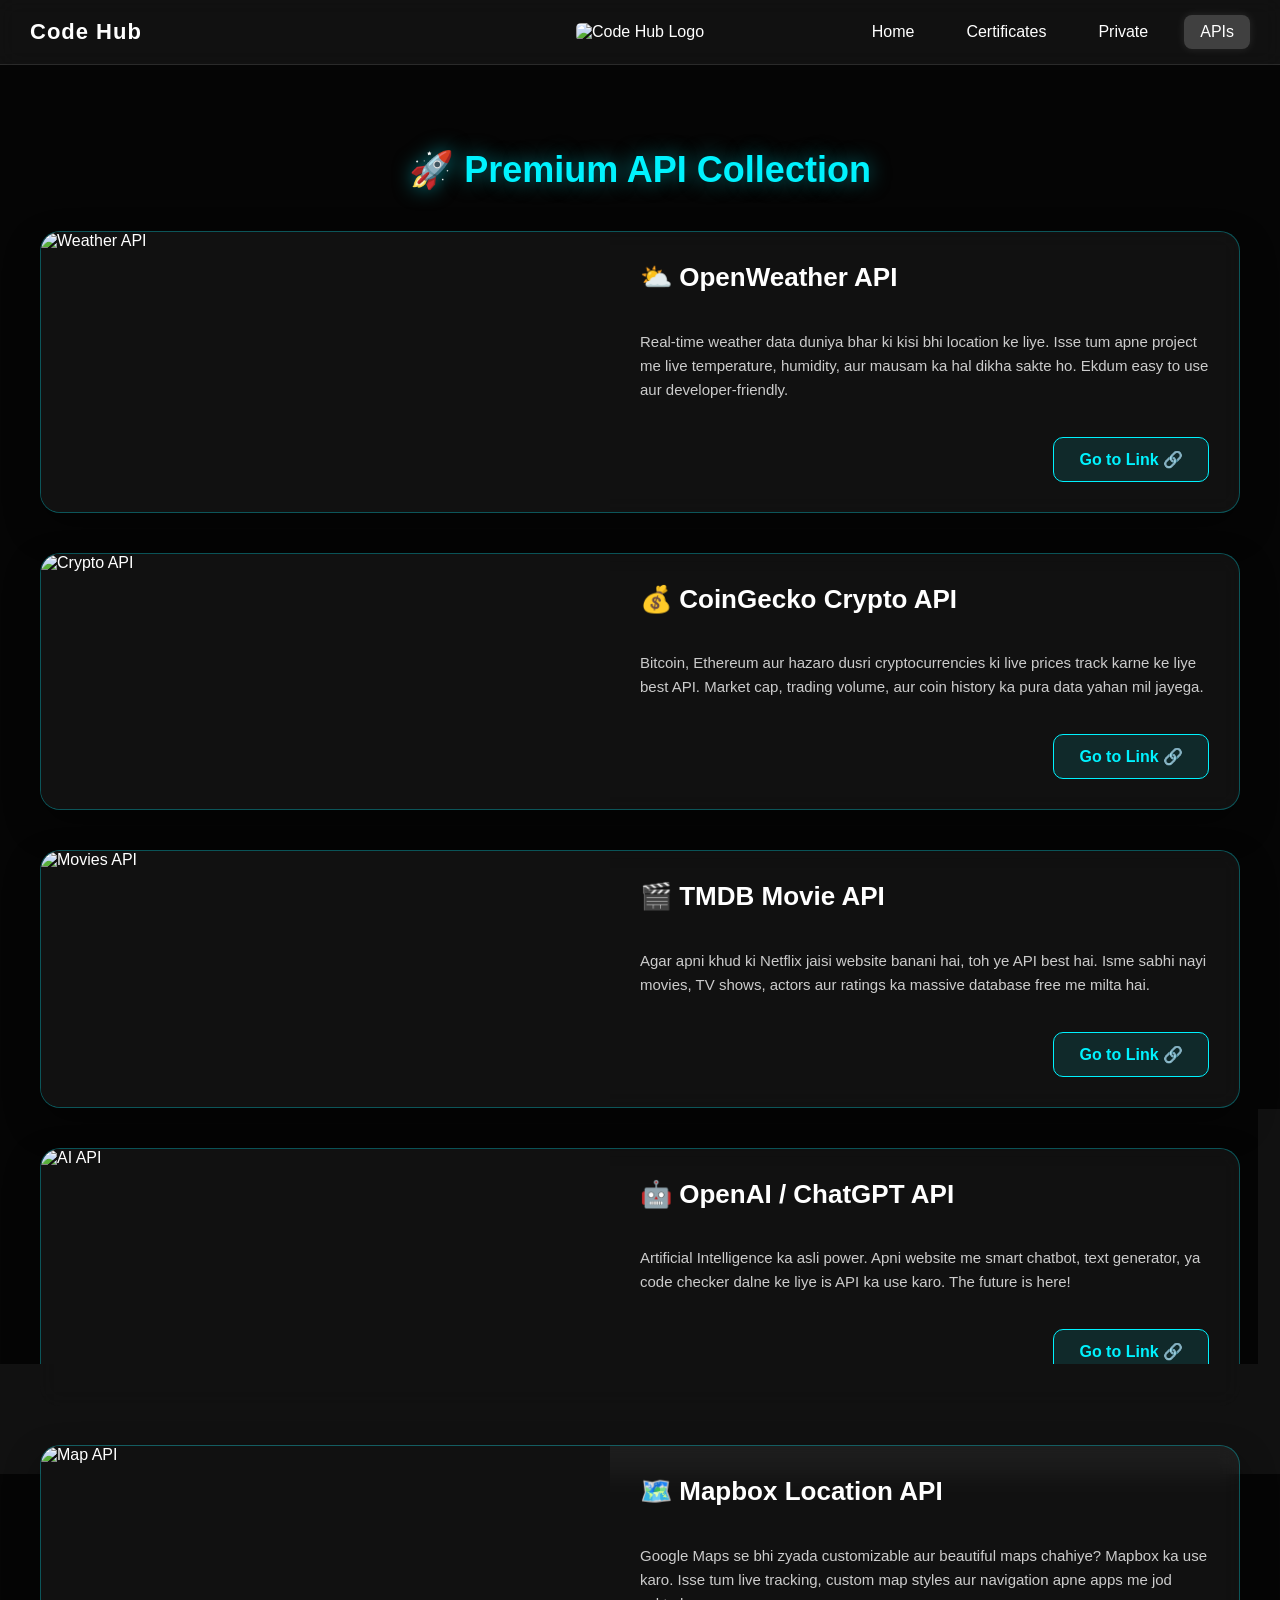
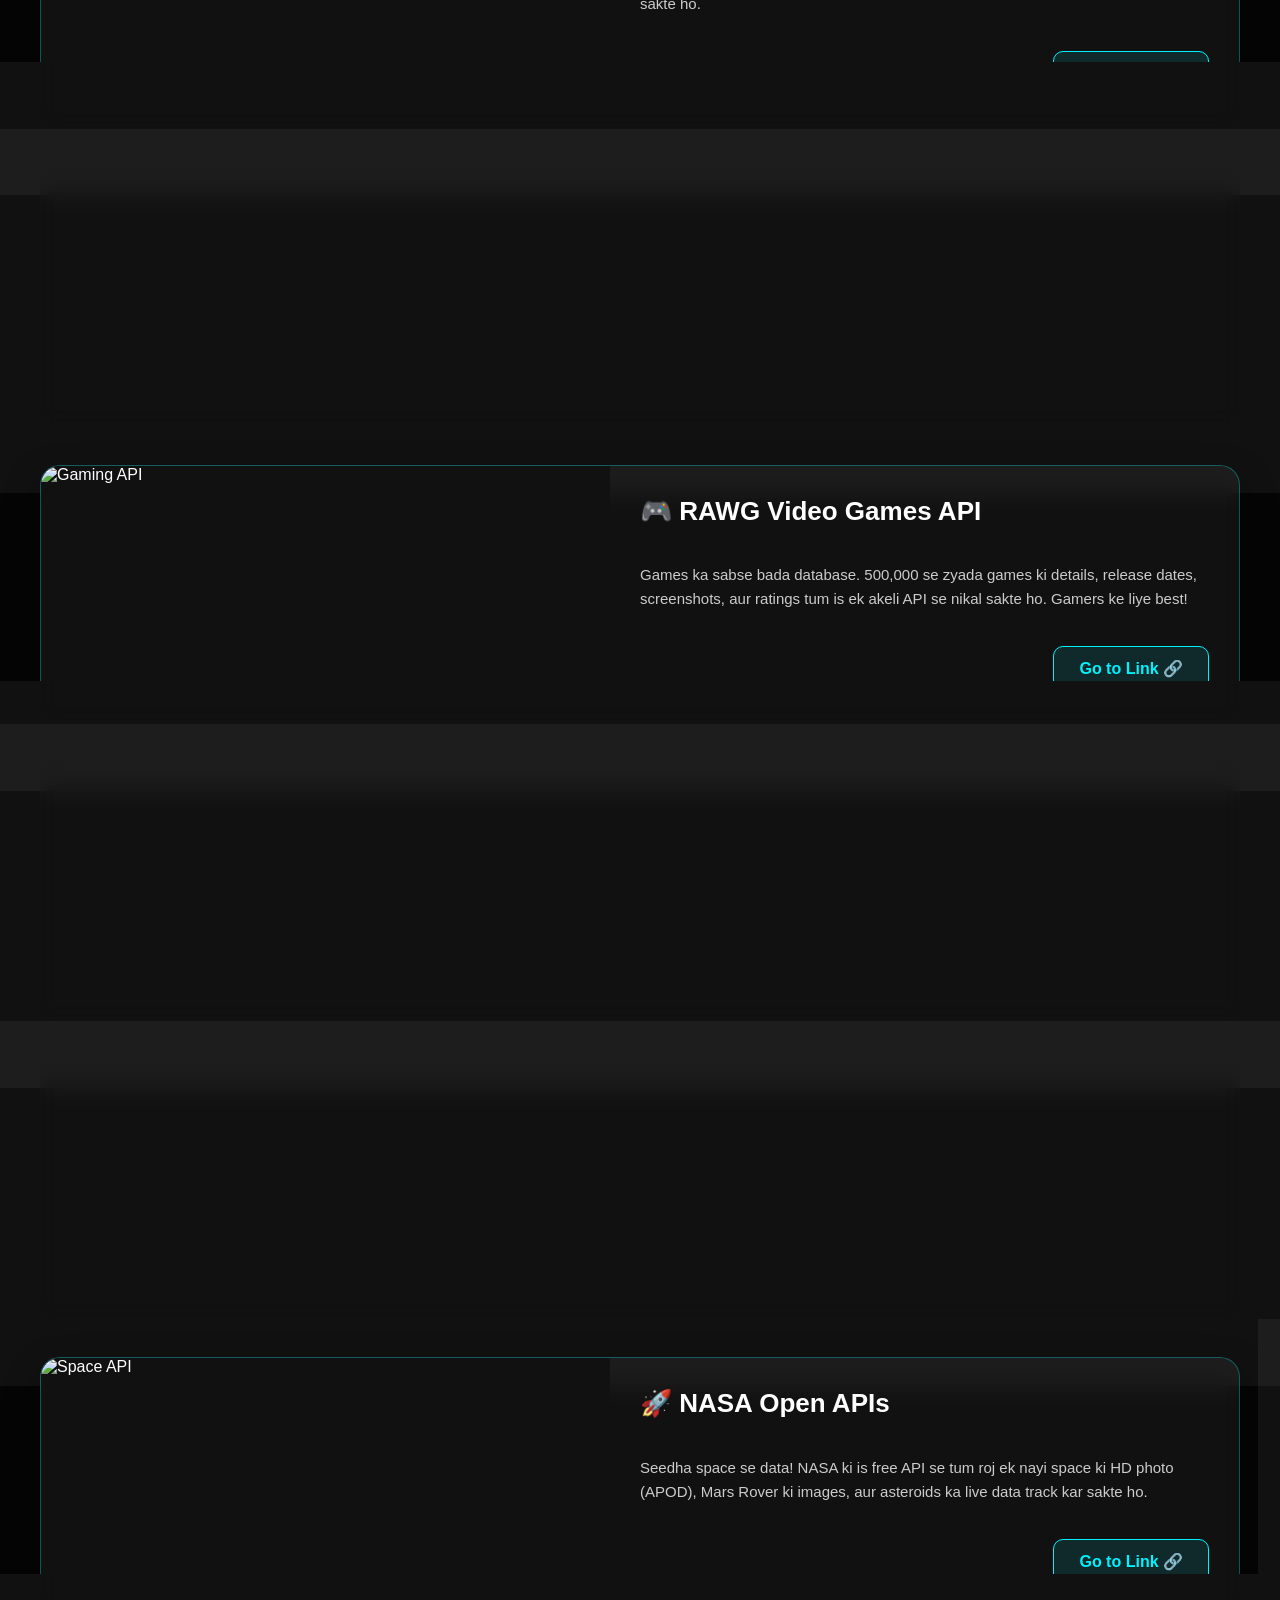
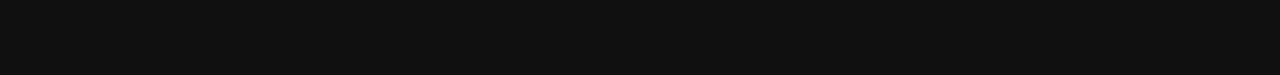
==== api.html @ fd36dfa0 "APIs page update" ====
<!DOCTYPE html>
<html lang="en">
<head>
    <meta charset="UTF-8">
    <meta name="viewport" content="width=device-width, initial-scale=1.0">
    <title>API Collection - Code Hub</title>
    <style>
        /* =========================================
           🌐 GLOBAL SETTINGS
           ========================================= */
        body {
            margin: 0; padding: 0;
            background: #050505 url('assets/bg.gif') no-repeat center center fixed; /* Apni bg image set rakhna */
            background-size: cover;
            font-family: 'Segoe UI', Tahoma, Geneva, Verdana, sans-serif;
            color: #fff;
            min-height: 100vh;
        }
        
        .container { max-width: 1200px; margin: 40px auto; padding: 20px; }
        .page-title { text-align: center; font-size: 36px; margin-bottom: 40px; color: #00f2fe; text-shadow: 0 0 20px rgba(0, 242, 254, 0.5); }

        /* =========================================
           🧭 3-PART NAVBAR (Left Text, Center Logo, Right Links)
           ========================================= */
        .old-nav {
            display: flex; justify-content: space-between; align-items: center; padding: 15px 30px;
            background: rgba(255, 255, 255, 0.05); backdrop-filter: blur(10px);
            border-bottom: 1px solid rgba(255, 255, 255, 0.1); position: relative; z-index: 100;
        }
        .nav-left { font-size: 22px; font-weight: bold; color: #fff; letter-spacing: 1px; }
        .nav-center { position: absolute; left: 50%; transform: translateX(-50%); }
        .nav-center img { height: 40px; border-radius: 5px; }
        .nav-right { display: flex; gap: 20px; }
        .nav-right a { color: #fff; text-decoration: none; font-size: 16px; padding: 8px 16px; border-radius: 8px; transition: 0.3s; }
        .nav-right a:hover, .nav-right a.active { background: rgba(255, 255, 255, 0.2); box-shadow: 0 0 10px rgba(255,255,255,0.1); }

        /* =========================================
           🗂️ LIQUID API CARDS (Left Image, Right Content)
           ========================================= */
        .api-list {
            display: flex;
            flex-direction: column; /* Ek ke niche ek aayenge */
            gap: 40px;
        }

        .api-liquid-card {
            display: flex;
            background: rgba(255, 255, 255, 0.05);
            backdrop-filter: blur(11px); /* Exact 11px Blur */
            -webkit-backdrop-filter: blur(11px);
            border: 1px solid rgba(0, 242, 254, 0.3);
            border-radius: 20px;
            overflow: hidden; /* Image bahar na nikle */
            box-shadow: 0 15px 35px rgba(0,0,0,0.4);
            transition: all 0.4s ease;
        }
        .api-liquid-card:hover {
            transform: translateY(-5px);
            border-color: #00f2fe;
            box-shadow: 0 20px 40px rgba(0, 242, 254, 0.2);
        }

        /* 🖼️ Left Side: Image (Aadhi Jagah) */
        .api-img-box {
            flex: 1; /* 50% space lega */
            min-height: 250px;
            background: #111; /* Agar image load na ho toh ye color dikhega */
        }
        .api-img-box img {
            width: 100%;
            height: 100%;
            object-fit: cover; /* Image ekdum perfect fit hogi */
        }

        /* 📝 Right Side: Content (Aadhi Jagah) */
        .api-content {
            flex: 1; /* 50% space lega */
            padding: 30px;
            display: flex;
            flex-direction: column;
        }
        .api-content h2 { margin-top: 0; color: #fff; font-size: 26px; }
        .api-content p { color: #ccc; line-height: 1.6; font-size: 15px; flex-grow: 1; /* Isse button automatically niche chala jayega */ }
        
        /* 🔗 Bottom Right Link */
        .api-link {
            align-self: flex-end; /* Ekdum right niche fix karega */





            margin-top: 20px;
            padding: 12px 25px;
            background: rgba(0, 242, 254, 0.1);
            border: 1px solid #00f2fe;
            color: #00f2fe;
            text-decoration: none;
            border-radius: 10px;
            font-weight: bold;
            transition: 0.3s;
        }
        .api-link:hover {
            background: #00f2fe; color: #000; box-shadow: 0 0 15px #00f2fe;
        }

        /* 📱 Mobile Responsiveness (Phone me upar image, niche text aayega) */
        @media (max-width: 768px) {
            .old-nav { flex-direction: column; gap: 15px; padding: 15px; }
            .nav-center { position: relative; left: 0; transform: none; }
            .api-liquid-card { flex-direction: column; } /* Phone me sidha lamba ho jayega */
            .api-img-box { min-height: 200px; }
            .api-link { align-self: stretch; text-align: center; } /* Phone me button poora fail jayega */
        }















    </style>
</head>
<body>

    <!-- 🧭 TOP NAVIGATION BAR -->
    <div class="old-nav">
        <!-- Left: Website Name -->
        <div class="nav-left">Code Hub</div>
        
        <!-- Center: The "🌚" Logo -->
        <div class="nav-center">
            <!-- 👇 APNE CLOUD WALE LOGO KA LINK YAHAN DAALO 👇 -->
            <img src="YAHAN_APNA_CLOUD_LINK_DAALO.jpg" alt="Code Hub Logo">
        </div>
        
        <!-- Right: Navigation Links -->
        <div class="nav-right">
            <a href="index.html">Home</a>
            <a href="certificates.html">Certificates</a>
            <a href="private.html">Private</a>
            <a href="api.html" class="active">APIs</a> <!-- Naya page add kar diya menu me -->
        </div>
    </div>

    <!-- 🗂️ MAIN API CONTAINER -->
    <div class="container">
        <h1 class="page-title">🚀 Premium API Collection</h1>

        <div class="api-list">

            <!-- API CARD 1 -->
            <div class="api-liquid-card">
                <div class="api-img-box">
                    <img src="https://images.unsplash.com/photo-1555949963-aa79dcee981c?auto=format&fit=crop&w=600" alt="Weather API">
                </div>
                <div class="api-content">
                    <h2>⛅ OpenWeather API</h2>
                    <p>Real-time weather data duniya bhar ki kisi bhi location ke liye. Isse tum apne project me live temperature, humidity, aur mausam ka hal dikha sakte ho. Ekdum easy to use aur developer-friendly.</p>
                    <a href="#" class="api-link">Go to Link 🔗</a>
                </div>
            </div>

            <!-- API CARD 2 -->
            <div class="api-liquid-card">
                <div class="api-img-box">
                    <img src="https://images.unsplash.com/photo-1526374965328-7f61d4dc18c5?auto=format&fit=crop&w=600" alt="Crypto API">
                </div>
                <div class="api-content">
                    <h2>💰 CoinGecko Crypto API</h2>
                    <p>Bitcoin, Ethereum aur hazaro dusri cryptocurrencies ki live prices track karne ke liye best API. Market cap, trading volume, aur coin history ka pura data yahan mil jayega.</p>
                    <a href="#" class="api-link">Go to Link 🔗</a>
                </div>
            </div>

            <!-- API CARD 3 -->
            <div class="api-liquid-card">
                <div class="api-img-box">
                    <img src="https://images.unsplash.com/photo-1536440136628-849c177e76a1?auto=format&fit=crop&w=600" alt="Movies API">
                </div>
                <div class="api-content">
                    <h2>🎬 TMDB Movie API</h2>
                    <p>Agar apni khud ki Netflix jaisi website banani hai, toh ye API best hai. Isme sabhi nayi movies, TV shows, actors aur ratings ka massive database free me milta hai.</p>
                    <a href="#" class="api-link">Go to Link 🔗</a>
                </div>
            </div>




            <!-- API CARD 4 -->
            <div class="api-liquid-card">
                <div class="api-img-box">
                    <img src="https://images.unsplash.com/photo-1620712943543-bcc4688e7485?auto=format&fit=crop&w=600" alt="AI API">
                </div>
                <div class="api-content">
                    <h2>🤖 OpenAI / ChatGPT API</h2>
                    <p>Artificial Intelligence ka asli power. Apni website me smart chatbot, text generator, ya code checker dalne ke liye is API ka use karo. The future is here!</p>
                    <a href="#" class="api-link">Go to Link 🔗</a>
                </div>
            </div>

            <!-- API CARD 5 -->
            <div class="api-liquid-card">
                <div class="api-img-box">
                    <img src="https://images.unsplash.com/photo-1543269865-cbf427effbad?auto=format&fit=crop&w=600" alt="Map API">
                </div>
                <div class="api-content">
                    <h2>🗺️ Mapbox Location API</h2>
                    <p>Google Maps se bhi zyada customizable aur beautiful maps chahiye? Mapbox ka use karo. Isse tum live tracking, custom map styles aur navigation apne apps me jod sakte ho.</p>
                    <a href="#" class="api-link">Go to Link 🔗</a>
                </div>
            </div>

            <!-- API CARD 6 -->
            <div class="api-liquid-card">
                <div class="api-img-box">
                    <img src="https://images.unsplash.com/photo-1518770660439-4636190af475?auto=format&fit=crop&w=600" alt="Tech API">
                </div>
                <div class="api-content">
                    <h2>📰 News API</h2>
                    <p>Duniya bhar ki breaking news apne project me laao. Is API ki madad se tum tech, sports, ya kisi bhi topic par real-time news articles nikal sakte ho.</p>
                    <a href="#" class="api-link">Go to Link 🔗</a>
                </div>
            </div>

            <!-- API CARD 7 -->
            <div class="api-liquid-card">
                <div class="api-img-box">
                    <img src="https://images.unsplash.com/photo-1511512578047-dfb367046420?auto=format&fit=crop&w=600" alt="Gaming API">
                </div>
                <div class="api-content">
                    <h2>🎮 RAWG Video Games API</h2>
                    <p>Games ka sabse bada database. 500,000 se zyada games ki details, release dates, screenshots, aur ratings tum is ek akeli API se nikal sakte ho. Gamers ke liye best!</p>
                    <a href="#" class="api-link">Go to Link 🔗</a>
                </div>
            </div>

            <!-- API CARD 8 -->
            <div class="api-liquid-card">
                <div class="api-img-box">
                    <img src="https://images.unsplash.com/photo-1611162617474-5b21e879e113?auto=format&fit=crop&w=600" alt="Social API">
                </div>
                <div class="api-content">
                    <h2>💬 Discord Developer API</h2>
                    <p>Apne khud ke custom Discord bots banao! Is API ka use karke tum server manage kar sakte ho, auto-replies set kar sakte ho, aur community tools bana sakte ho.</p>
                    <a href="#" class="api-link">Go to Link 🔗</a>
                </div>
            </div>

            <!-- API CARD 9 -->
            <div class="api-liquid-card">
                <div class="api-img-box">
                    <img src="https://images.unsplash.com/photo-1496449903678-68ddcb189a24?auto=format&fit=crop&w=600" alt="Code API">
                </div>
                <div class="api-content">
                    <h2>💻 GitHub GraphQL API</h2>
                    <p>Developers ka ultimate tool. Github ki is API se tum kisi bhi user ki profile, unke repositories, commits aur open-source contributions ka data nikal sakte ho.</p>
                    <a href="#" class="api-link">Go to Link 🔗</a>
                </div>
            </div>




            <!-- API CARD 10 -->
            <div class="api-liquid-card">
                <div class="api-img-box">
                    <img src="https://images.unsplash.com/photo-1614680376593-902f74cf0d41?auto=format&fit=crop&w=600" alt="Space API">
                </div>
                <div class="api-content">
                    <h2>🚀 NASA Open APIs</h2>
                    <p>Seedha space se data! NASA ki is free API se tum roj ek nayi space ki HD photo (APOD), Mars Rover ki images, aur asteroids ka live data track kar sakte ho.</p>
                    <a href="#" class="api-link">Go to Link 🔗</a>
                </div>
            </div>

        </div>
    </div>

</body>
</html>
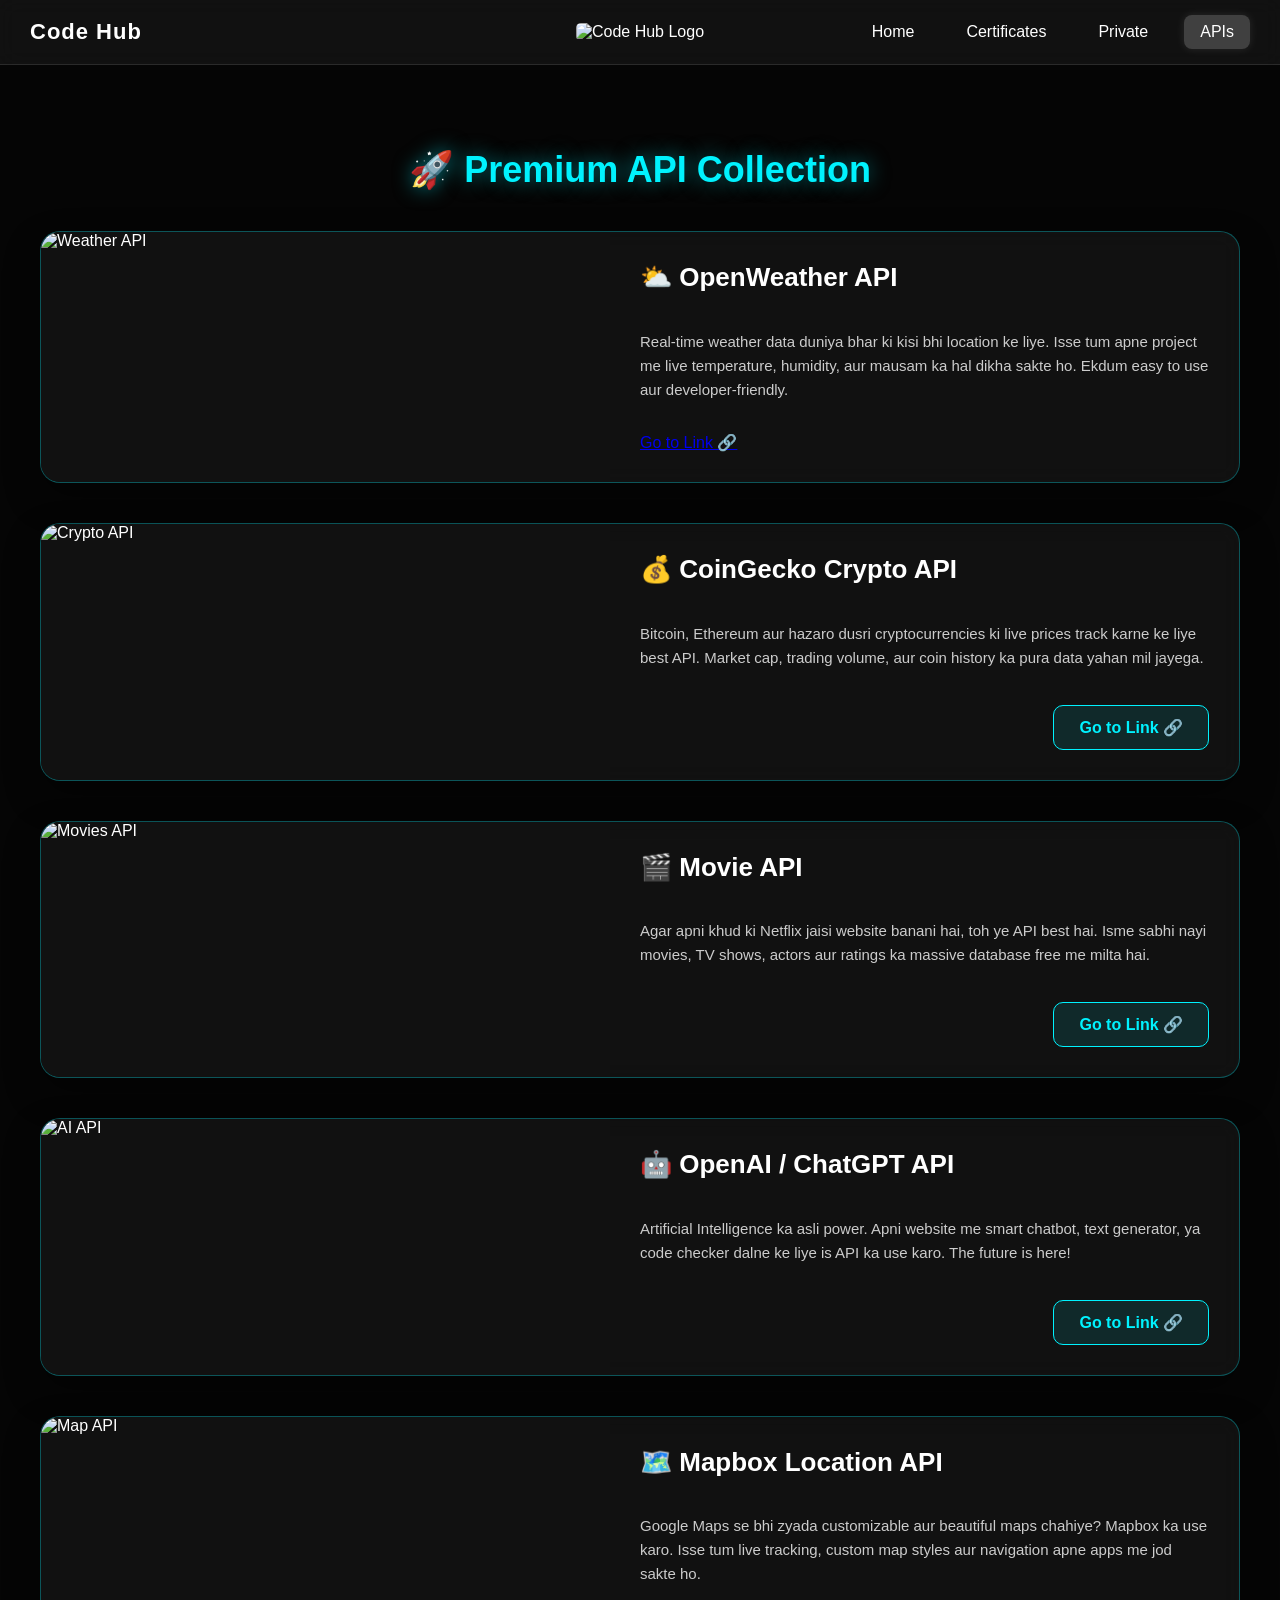
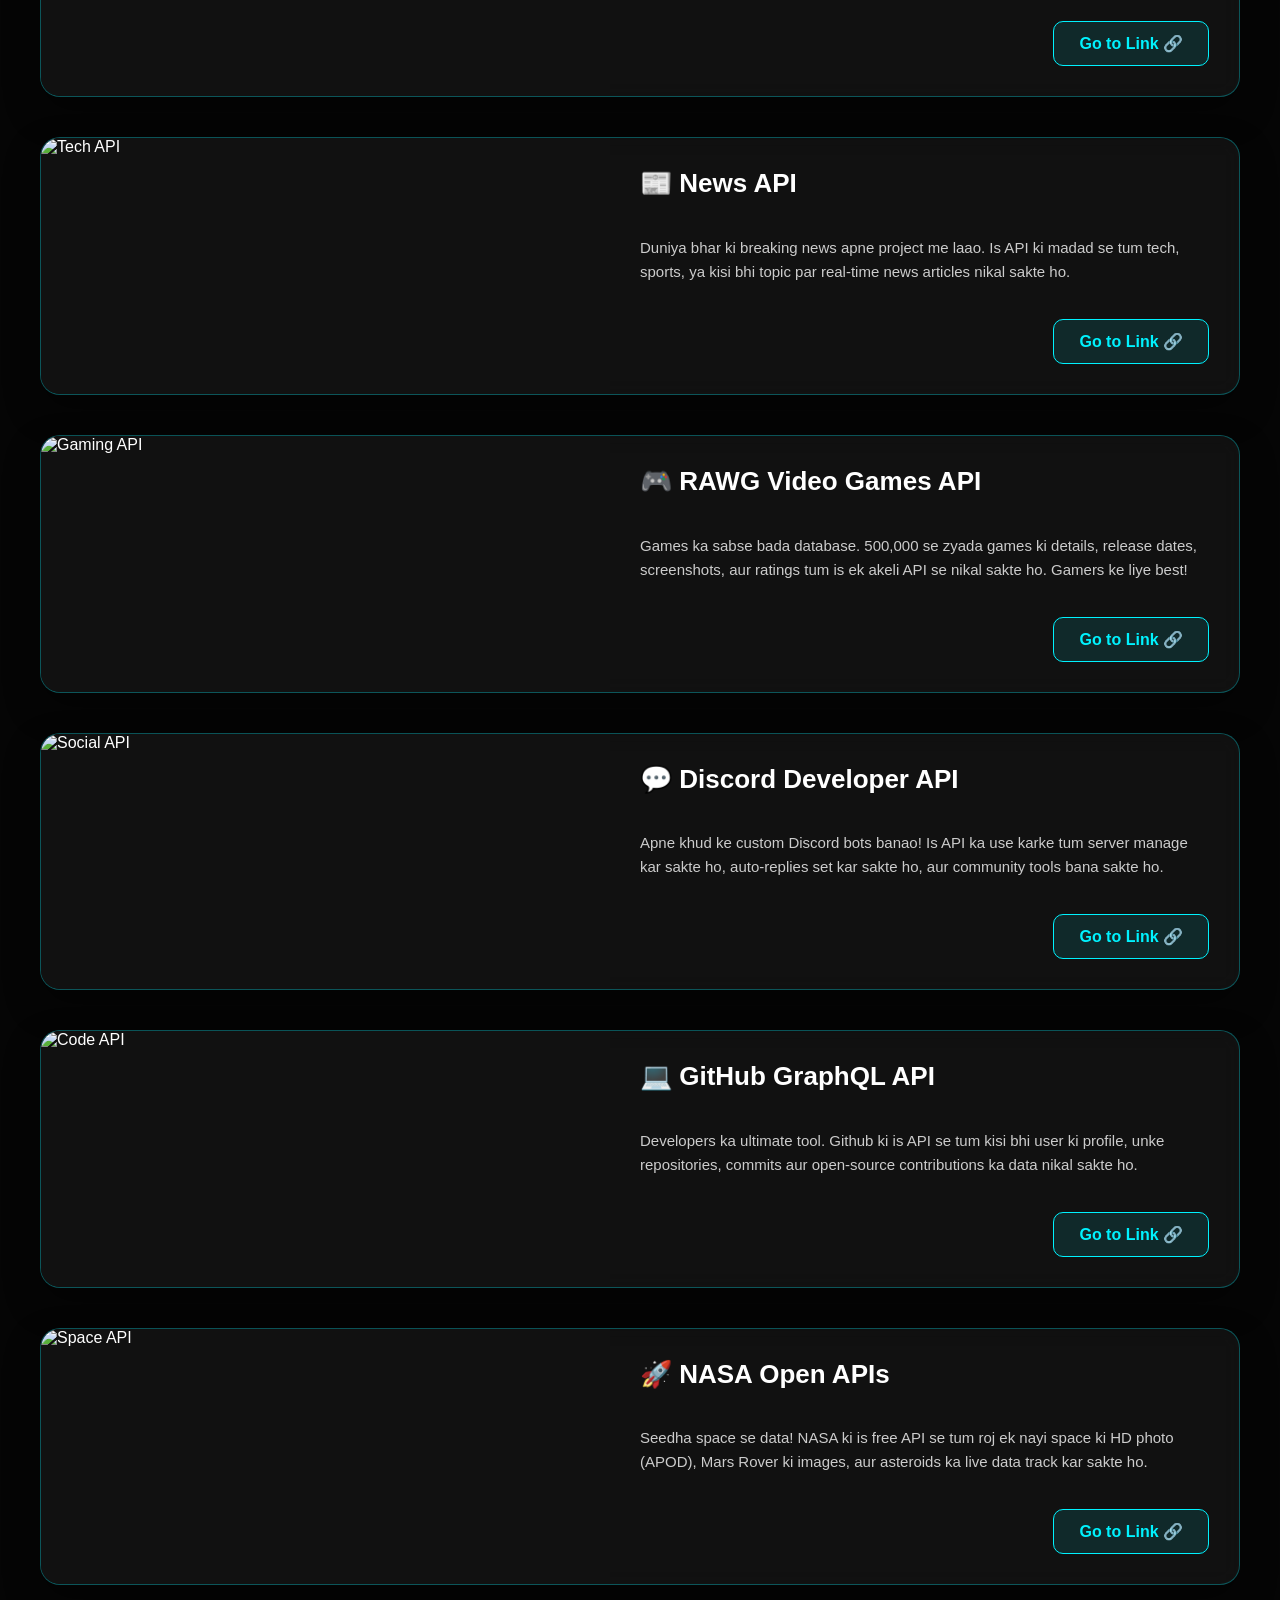
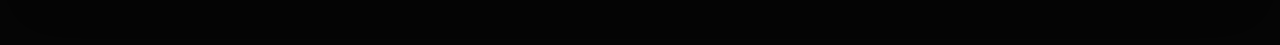
==== commit 6080f68a: "10 API loaded" ====
--- a/api.html
+++ b/api.html
@@ -140,7 +140,7 @@
         <!-- Center: The "🌚" Logo -->
         <div class="nav-center">
             <!-- 👇 APNE CLOUD WALE LOGO KA LINK YAHAN DAALO 👇 -->
-            <img src="YAHAN_APNA_CLOUD_LINK_DAALO.jpg" alt="Code Hub Logo">
+            <img src="https://res.cloudinary.com/defb0pgcs/image/upload/v1781850573/6172458713139057162_120_jxanjh.jpg" alt="Code Hub Logo">
         </div>
         
         <!-- Right: Navigation Links -->
@@ -161,36 +161,36 @@
             <!-- API CARD 1 -->
             <div class="api-liquid-card">
                 <div class="api-img-box">
-                    <img src="https://images.unsplash.com/photo-1555949963-aa79dcee981c?auto=format&fit=crop&w=600" alt="Weather API">
+                    <img src="https://res.cloudinary.com/defb0pgcs/image/upload/v1781860987/Screenshot_2026-06-19_144708_aasgml.png" alt="Weather API">
                 </div>
                 <div class="api-content">
                     <h2>⛅ OpenWeather API</h2>
                     <p>Real-time weather data duniya bhar ki kisi bhi location ke liye. Isse tum apne project me live temperature, humidity, aur mausam ka hal dikha sakte ho. Ekdum easy to use aur developer-friendly.</p>
-                    <a href="#" class="api-link">Go to Link 🔗</a>
+                    <a href="https://open-meteo.com/" class="">Go to Link 🔗</a>
                 </div>
             </div>
 
             <!-- API CARD 2 -->
             <div class="api-liquid-card">
                 <div class="api-img-box">
-                    <img src="https://images.unsplash.com/photo-1526374965328-7f61d4dc18c5?auto=format&fit=crop&w=600" alt="Crypto API">
+                    <img src="https://res.cloudinary.com/defb0pgcs/image/upload/v1781861326/images_3_od5qhl.jpg" alt="Crypto API">
                 </div>
                 <div class="api-content">
                     <h2>💰 CoinGecko Crypto API</h2>
                     <p>Bitcoin, Ethereum aur hazaro dusri cryptocurrencies ki live prices track karne ke liye best API. Market cap, trading volume, aur coin history ka pura data yahan mil jayega.</p>
-                    <a href="#" class="api-link">Go to Link 🔗</a>
+                    <a href="https://coinmarketcap.com/api/" class="api-link">Go to Link 🔗</a>
                 </div>
             </div>
 
             <!-- API CARD 3 -->
             <div class="api-liquid-card">
                 <div class="api-img-box">
-                    <img src="https://images.unsplash.com/photo-1536440136628-849c177e76a1?auto=format&fit=crop&w=600" alt="Movies API">
-                </div>
-                <div class="api-content">
-                    <h2>🎬 TMDB Movie API</h2>
+                    <img src="https://res.cloudinary.com/defb0pgcs/image/upload/v1781862529/images_4_eyojje.jpg" alt="Movies API">
+                </div>
+                <div class="api-content">
+                    <h2>🎬  Movie API</h2>
                     <p>Agar apni khud ki Netflix jaisi website banani hai, toh ye API best hai. Isme sabhi nayi movies, TV shows, actors aur ratings ka massive database free me milta hai.</p>
-                    <a href="#" class="api-link">Go to Link 🔗</a>
+                    <a href="https://developer.themoviedb.org/reference/intro/getting-started" class="api-link">Go to Link 🔗</a>
                 </div>
             </div>
 
@@ -200,36 +200,36 @@
             <!-- API CARD 4 -->
             <div class="api-liquid-card">
                 <div class="api-img-box">
-                    <img src="https://images.unsplash.com/photo-1620712943543-bcc4688e7485?auto=format&fit=crop&w=600" alt="AI API">
+                    <img src="https://res.cloudinary.com/defb0pgcs/image/upload/v1781863133/Screenshot_2026-06-19_152704_jupubd.png" alt="AI API">
                 </div>
                 <div class="api-content">
                     <h2>🤖 OpenAI / ChatGPT API</h2>
                     <p>Artificial Intelligence ka asli power. Apni website me smart chatbot, text generator, ya code checker dalne ke liye is API ka use karo. The future is here!</p>
-                    <a href="#" class="api-link">Go to Link 🔗</a>
+                    <a href="https://aimlapi.com/best-ai-apis-for-free" class="api-link">Go to Link 🔗</a>
                 </div>
             </div>
 
             <!-- API CARD 5 -->
             <div class="api-liquid-card">
                 <div class="api-img-box">
-                    <img src="https://images.unsplash.com/photo-1543269865-cbf427effbad?auto=format&fit=crop&w=600" alt="Map API">
+                    <img src="https://res.cloudinary.com/defb0pgcs/image/upload/v1781863428/images_5_ohrtoe.jpg" alt="Map API">
                 </div>
                 <div class="api-content">
                     <h2>🗺️ Mapbox Location API</h2>
                     <p>Google Maps se bhi zyada customizable aur beautiful maps chahiye? Mapbox ka use karo. Isse tum live tracking, custom map styles aur navigation apne apps me jod sakte ho.</p>
-                    <a href="#" class="api-link">Go to Link 🔗</a>
+                    <a href="https://openfreemap.org/" class="api-link">Go to Link 🔗</a>
                 </div>
             </div>
 
             <!-- API CARD 6 -->
             <div class="api-liquid-card">
                 <div class="api-img-box">
-                    <img src="https://images.unsplash.com/photo-1518770660439-4636190af475?auto=format&fit=crop&w=600" alt="Tech API">
+                    <img src="https://res.cloudinary.com/defb0pgcs/image/upload/v1781863717/images_lvh6lj.png" alt="Tech API">
                 </div>
                 <div class="api-content">
                     <h2>📰 News API</h2>
                     <p>Duniya bhar ki breaking news apne project me laao. Is API ki madad se tum tech, sports, ya kisi bhi topic par real-time news articles nikal sakte ho.</p>
-                    <a href="#" class="api-link">Go to Link 🔗</a>
+                    <a href="https://newsdata.io/" class="api-link">Go to Link 🔗</a>
                 </div>
             </div>
 
@@ -241,7 +241,7 @@
                 <div class="api-content">
                     <h2>🎮 RAWG Video Games API</h2>
                     <p>Games ka sabse bada database. 500,000 se zyada games ki details, release dates, screenshots, aur ratings tum is ek akeli API se nikal sakte ho. Gamers ke liye best!</p>
-                    <a href="#" class="api-link">Go to Link 🔗</a>
+                    <a href="https://github.com/public-apis/public-apis" class="api-link">Go to Link 🔗</a>
                 </div>
             </div>
 
@@ -253,19 +253,19 @@
                 <div class="api-content">
                     <h2>💬 Discord Developer API</h2>
                     <p>Apne khud ke custom Discord bots banao! Is API ka use karke tum server manage kar sakte ho, auto-replies set kar sakte ho, aur community tools bana sakte ho.</p>
-                    <a href="#" class="api-link">Go to Link 🔗</a>
+                    <a href="https://github.com/public-apis/public-apis" class="api-link">Go to Link 🔗</a>
                 </div>
             </div>
 
             <!-- API CARD 9 -->
             <div class="api-liquid-card">
                 <div class="api-img-box">
-                    <img src="https://images.unsplash.com/photo-1496449903678-68ddcb189a24?auto=format&fit=crop&w=600" alt="Code API">
+                    <img src="https://res.cloudinary.com/defb0pgcs/image/upload/v1781864314/images_1_nvsdcg.png" alt="Code API">
                 </div>
                 <div class="api-content">
                     <h2>💻 GitHub GraphQL API</h2>
                     <p>Developers ka ultimate tool. Github ki is API se tum kisi bhi user ki profile, unke repositories, commits aur open-source contributions ka data nikal sakte ho.</p>
-                    <a href="#" class="api-link">Go to Link 🔗</a>
+                    <a href="https://docs.github.com/en/graphql/guides/forming-calls-with-graphql" class="api-link">Go to Link 🔗</a>
                 </div>
             </div>
 
@@ -275,12 +275,12 @@
             <!-- API CARD 10 -->
             <div class="api-liquid-card">
                 <div class="api-img-box">
-                    <img src="https://images.unsplash.com/photo-1614680376593-902f74cf0d41?auto=format&fit=crop&w=600" alt="Space API">
+                    <img src="https://res.cloudinary.com/defb0pgcs/image/upload/v1781864099/images_6_mukyub.jpg" alt="Space API">
                 </div>
                 <div class="api-content">
                     <h2>🚀 NASA Open APIs</h2>
                     <p>Seedha space se data! NASA ki is free API se tum roj ek nayi space ki HD photo (APOD), Mars Rover ki images, aur asteroids ka live data track kar sakte ho.</p>
-                    <a href="#" class="api-link">Go to Link 🔗</a>
+                    <a href="https://api.nasa.gov/" class="api-link">Go to Link 🔗</a>
                 </div>
             </div>
 
